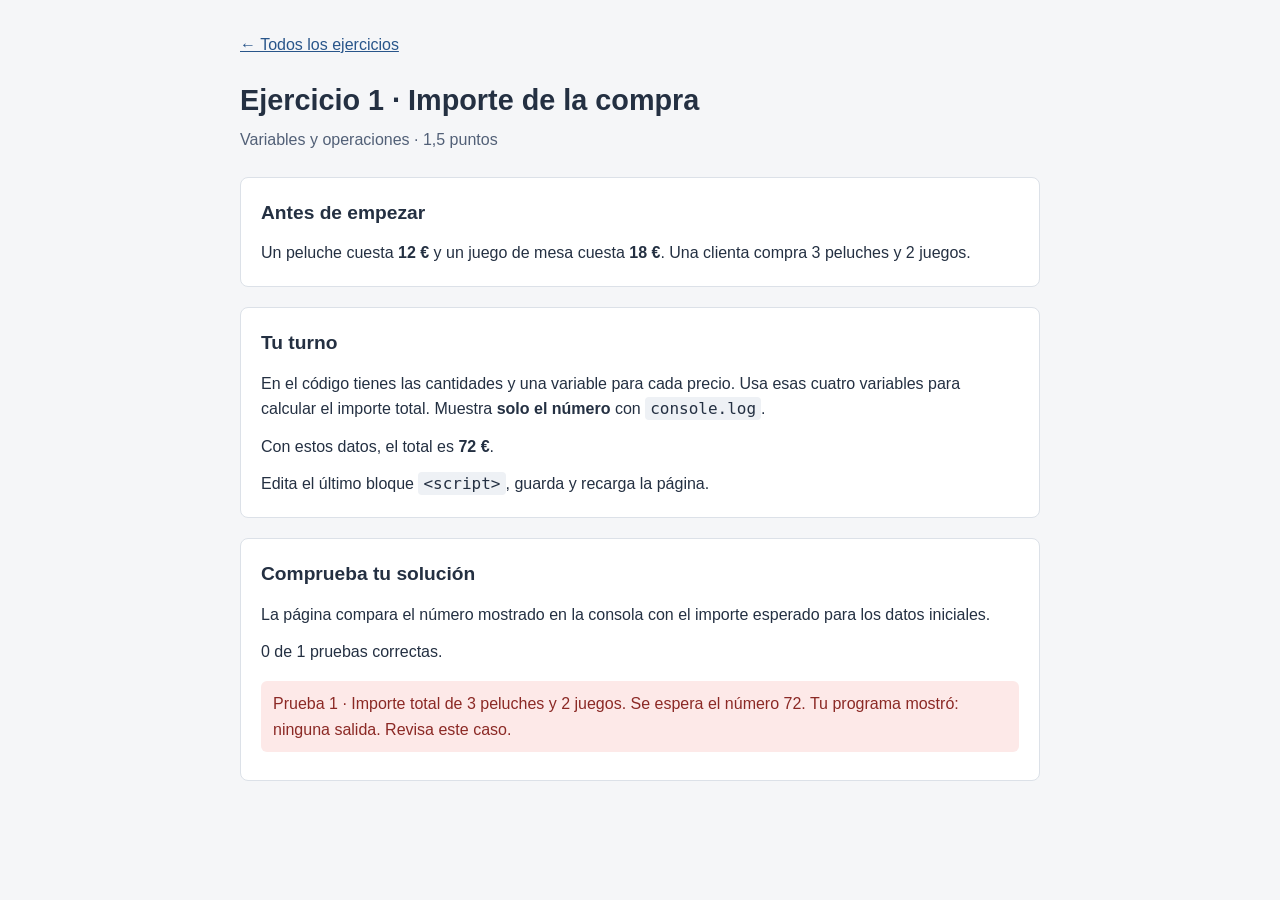
==== index1.html @ 3baa3947 "first commit" ====
<!DOCTYPE html>
<html lang="es">
<head>
  <meta charset="UTF-8">
  <meta name="viewport" content="width=device-width, initial-scale=1.0">
  <title>Ejercicio 1 · Importe de la compra</title>
  <link rel="stylesheet" href="style.css">
  <script src="captura.js"></script>
  <script src="pruebas.js" defer></script>
</head>
<body data-ejercicio="1">
  <main class="lesson">
    <header><p><a href="index.html">← Todos los ejercicios</a></p><h1>Ejercicio 1 · Importe de la compra</h1><p>Variables y operaciones · 1,5 puntos</p></header>
    <section><h2>Antes de empezar</h2><p>Un peluche cuesta <strong>12 €</strong> y un juego de mesa cuesta <strong>18 €</strong>. Una clienta compra 3 peluches y 2 juegos.</p></section>
    <section><h2>Tu turno</h2><p>En el código tienes las cantidades y una variable para cada precio. Usa esas cuatro variables para calcular el importe total. Muestra <strong>solo el número</strong> con <code>console.log</code>.</p><p>Con estos datos, el total es <strong>72 €</strong>.</p><p>Edita el último bloque <code>&lt;script&gt;</code>, guarda y recarga la página.</p></section>
    <section><h2>Comprueba tu solución</h2><p>La página compara el número mostrado en la consola con el importe esperado para los datos iniciales.</p><p id="resumen" aria-live="polite"></p><ul id="resultados" class="resultados" aria-live="polite"></ul></section>
  </main>
  <!-- CÓDIGO DEL ALUMNADO: escribe el programa debajo de los datos. -->
  <script>
    const peluches = 3;
    const juegos = 2;
    const precioPeluche = 12;
    const precioJuegoMesa = 18;

    // Calcula aquí el importe total utilizando las cuatro variables y muestralo por consola.
    
    
  </script>
</body>
</html>
---- style.css ----
.lesson * { box-sizing: border-box; }
body { margin: 0; background: #f5f6f8; color: #243042; font: 16px/1.6 Arial, sans-serif; }
.lesson { max-width: 800px; margin: 0 auto; padding: 32px 20px; }
.lesson h1 { margin: 0 0 8px; font-size: 1.8rem; line-height: 1.3; }
.lesson h2 { margin: 0 0 12px; font-size: 1.2rem; }
.lesson header p { margin: 0 0 24px; color: #526077; }
.lesson section { margin-bottom: 20px; padding: 20px; border: 1px solid #dce1e8; border-radius: 8px; background: #fff; }
.lesson p { margin: 0 0 12px; }
.lesson section > :last-child { margin-bottom: 0; }
.lesson code, .lesson pre { font-family: Consolas, monospace; }
.lesson code { padding: 2px 5px; border-radius: 4px; background: #eef1f5; }
.lesson pre { overflow-x: auto; padding: 16px; border-radius: 6px; background: #eef1f5; line-height: 1.5; }
.lesson pre code { padding: 0; background: transparent; }
.lesson ol { padding-left: 24px; }
.lesson li { margin-bottom: 8px; }
.lesson a { color: #28558a; }
.resultados { list-style: none; padding: 0; }
.resultados li { padding: 10px 12px; border-radius: 6px; }
.resultados .bien { background: #e4f4e9; color: #18572e; }
.resultados .mal { background: #fde9e8; color: #8b2925; }
.nota { color: #526077; }
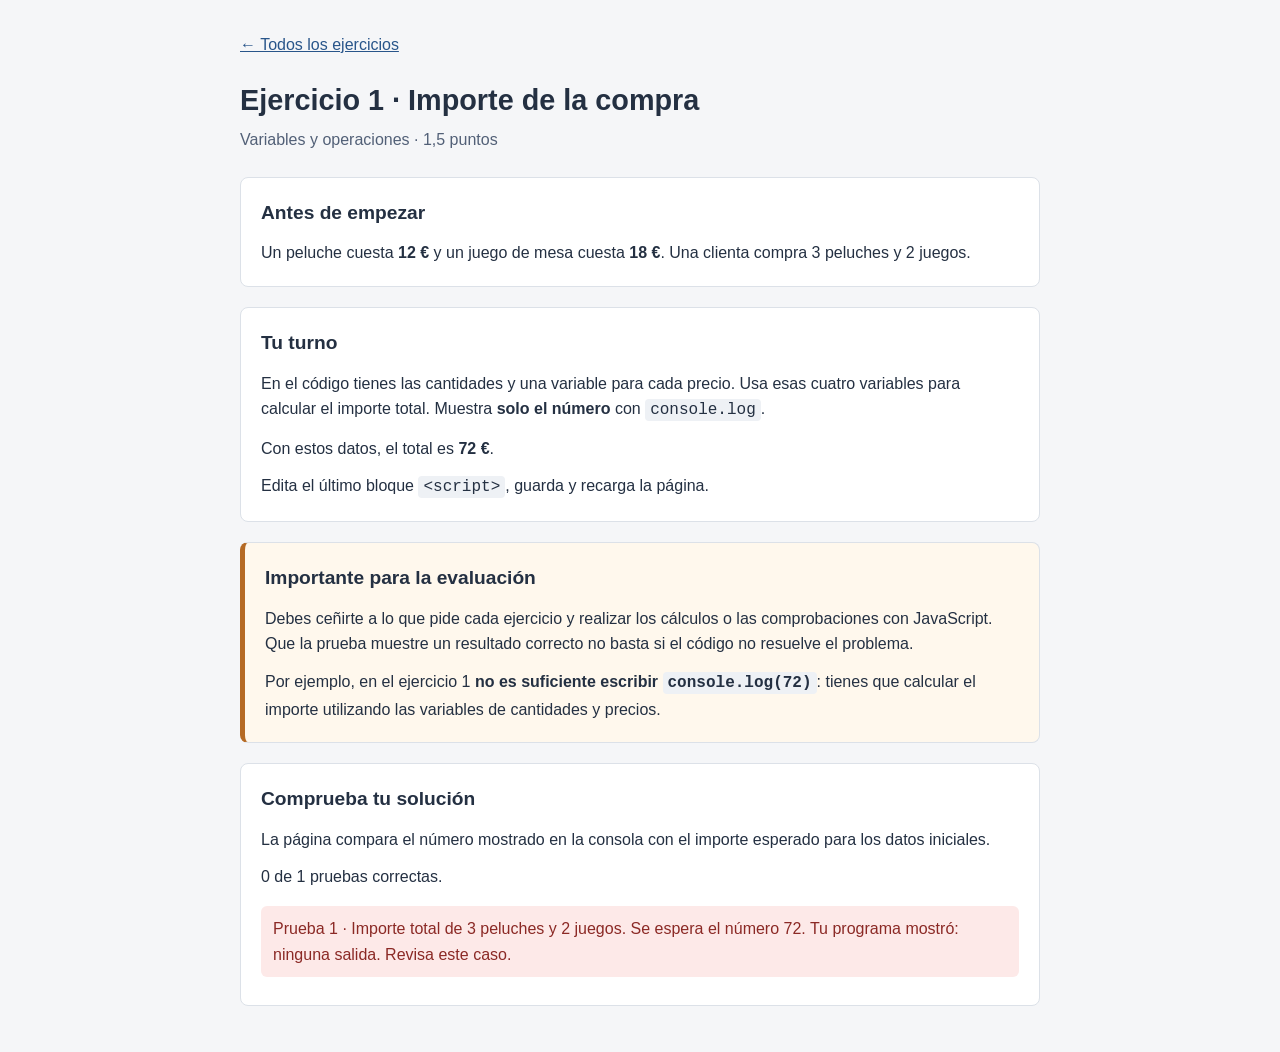
==== commit b3686624: "Add evaluation guidelines to index1.html and remove aviso section from index.html" ====
--- a/index1.html
+++ b/index1.html
@@ -13,6 +13,7 @@
     <header><p><a href="index.html">← Todos los ejercicios</a></p><h1>Ejercicio 1 · Importe de la compra</h1><p>Variables y operaciones · 1,5 puntos</p></header>
     <section><h2>Antes de empezar</h2><p>Un peluche cuesta <strong>12 €</strong> y un juego de mesa cuesta <strong>18 €</strong>. Una clienta compra 3 peluches y 2 juegos.</p></section>
     <section><h2>Tu turno</h2><p>En el código tienes las cantidades y una variable para cada precio. Usa esas cuatro variables para calcular el importe total. Muestra <strong>solo el número</strong> con <code>console.log</code>.</p><p>Con estos datos, el total es <strong>72 €</strong>.</p><p>Edita el último bloque <code>&lt;script&gt;</code>, guarda y recarga la página.</p></section>
+    <section class="aviso"><h2>Importante para la evaluación</h2><p>Debes ceñirte a lo que pide cada ejercicio y realizar los cálculos o las comprobaciones con JavaScript. Que la prueba muestre un resultado correcto no basta si el código no resuelve el problema.</p><p>Por ejemplo, en el ejercicio 1 <strong>no es suficiente escribir <code>console.log(72)</code></strong>: tienes que calcular el importe utilizando las variables de cantidades y precios.</p></section>
     <section><h2>Comprueba tu solución</h2><p>La página compara el número mostrado en la consola con el importe esperado para los datos iniciales.</p><p id="resumen" aria-live="polite"></p><ul id="resultados" class="resultados" aria-live="polite"></ul></section>
   </main>
   <!-- CÓDIGO DEL ALUMNADO: escribe el programa debajo de los datos. -->
--- a/style.css
+++ b/style.css
@@ -4,7 +4,9 @@
 .lesson h1 { margin: 0 0 8px; font-size: 1.8rem; line-height: 1.3; }
 .lesson h2 { margin: 0 0 12px; font-size: 1.2rem; }
 .lesson header p { margin: 0 0 24px; color: #526077; }
+.don-regalo { display: block; width: 200px; height: 200px; object-fit: cover; margin: 0 0 24px; border-radius: 12px; }
 .lesson section { margin-bottom: 20px; padding: 20px; border: 1px solid #dce1e8; border-radius: 8px; background: #fff; }
+.lesson .aviso { border-left: 5px solid #b56a24; background: #fff8ed; }
 .lesson p { margin: 0 0 12px; }
 .lesson section > :last-child { margin-bottom: 0; }
 .lesson code, .lesson pre { font-family: Consolas, monospace; }
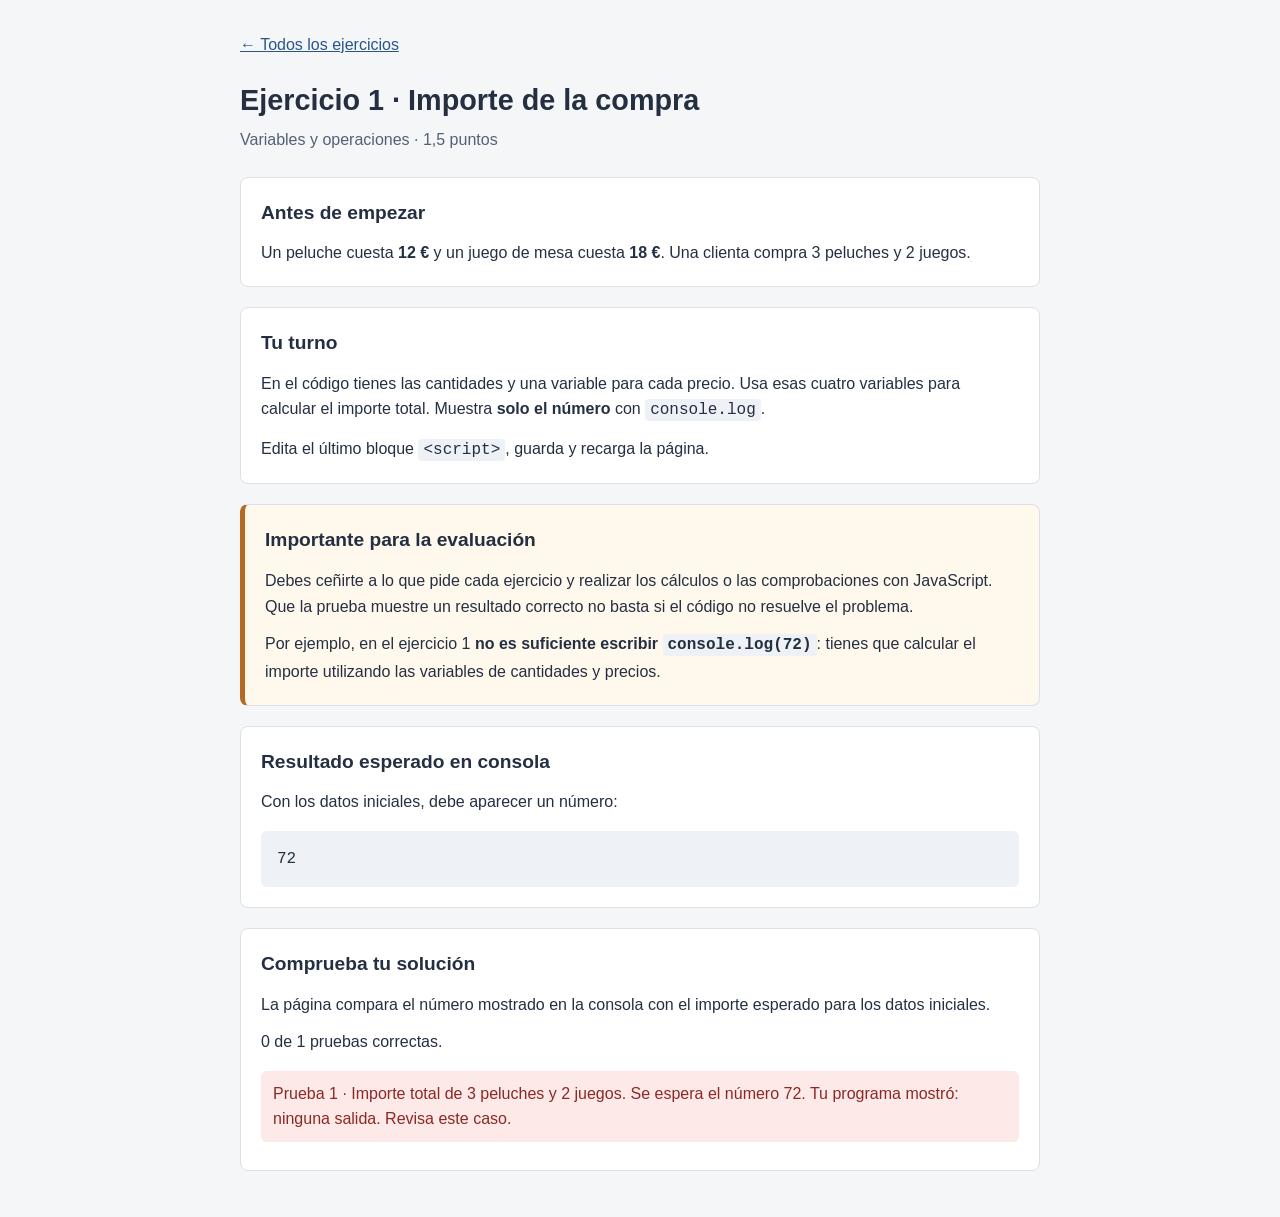
==== commit f054bf47: "Update exercise instructions and add expected results for clarity in index1.html, index2.html, and i" ====
--- a/index1.html
+++ b/index1.html
@@ -12,8 +12,9 @@
   <main class="lesson">
     <header><p><a href="index.html">← Todos los ejercicios</a></p><h1>Ejercicio 1 · Importe de la compra</h1><p>Variables y operaciones · 1,5 puntos</p></header>
     <section><h2>Antes de empezar</h2><p>Un peluche cuesta <strong>12 €</strong> y un juego de mesa cuesta <strong>18 €</strong>. Una clienta compra 3 peluches y 2 juegos.</p></section>
-    <section><h2>Tu turno</h2><p>En el código tienes las cantidades y una variable para cada precio. Usa esas cuatro variables para calcular el importe total. Muestra <strong>solo el número</strong> con <code>console.log</code>.</p><p>Con estos datos, el total es <strong>72 €</strong>.</p><p>Edita el último bloque <code>&lt;script&gt;</code>, guarda y recarga la página.</p></section>
+    <section><h2>Tu turno</h2><p>En el código tienes las cantidades y una variable para cada precio. Usa esas cuatro variables para calcular el importe total. Muestra <strong>solo el número</strong> con <code>console.log</code>.</p><p>Edita el último bloque <code>&lt;script&gt;</code>, guarda y recarga la página.</p></section>
     <section class="aviso"><h2>Importante para la evaluación</h2><p>Debes ceñirte a lo que pide cada ejercicio y realizar los cálculos o las comprobaciones con JavaScript. Que la prueba muestre un resultado correcto no basta si el código no resuelve el problema.</p><p>Por ejemplo, en el ejercicio 1 <strong>no es suficiente escribir <code>console.log(72)</code></strong>: tienes que calcular el importe utilizando las variables de cantidades y precios.</p></section>
+    <section><h2>Resultado esperado en consola</h2><p>Con los datos iniciales, debe aparecer un número:</p><pre>72</pre></section>
     <section><h2>Comprueba tu solución</h2><p>La página compara el número mostrado en la consola con el importe esperado para los datos iniciales.</p><p id="resumen" aria-live="polite"></p><ul id="resultados" class="resultados" aria-live="polite"></ul></section>
   </main>
   <!-- CÓDIGO DEL ALUMNADO: escribe el programa debajo de los datos. -->
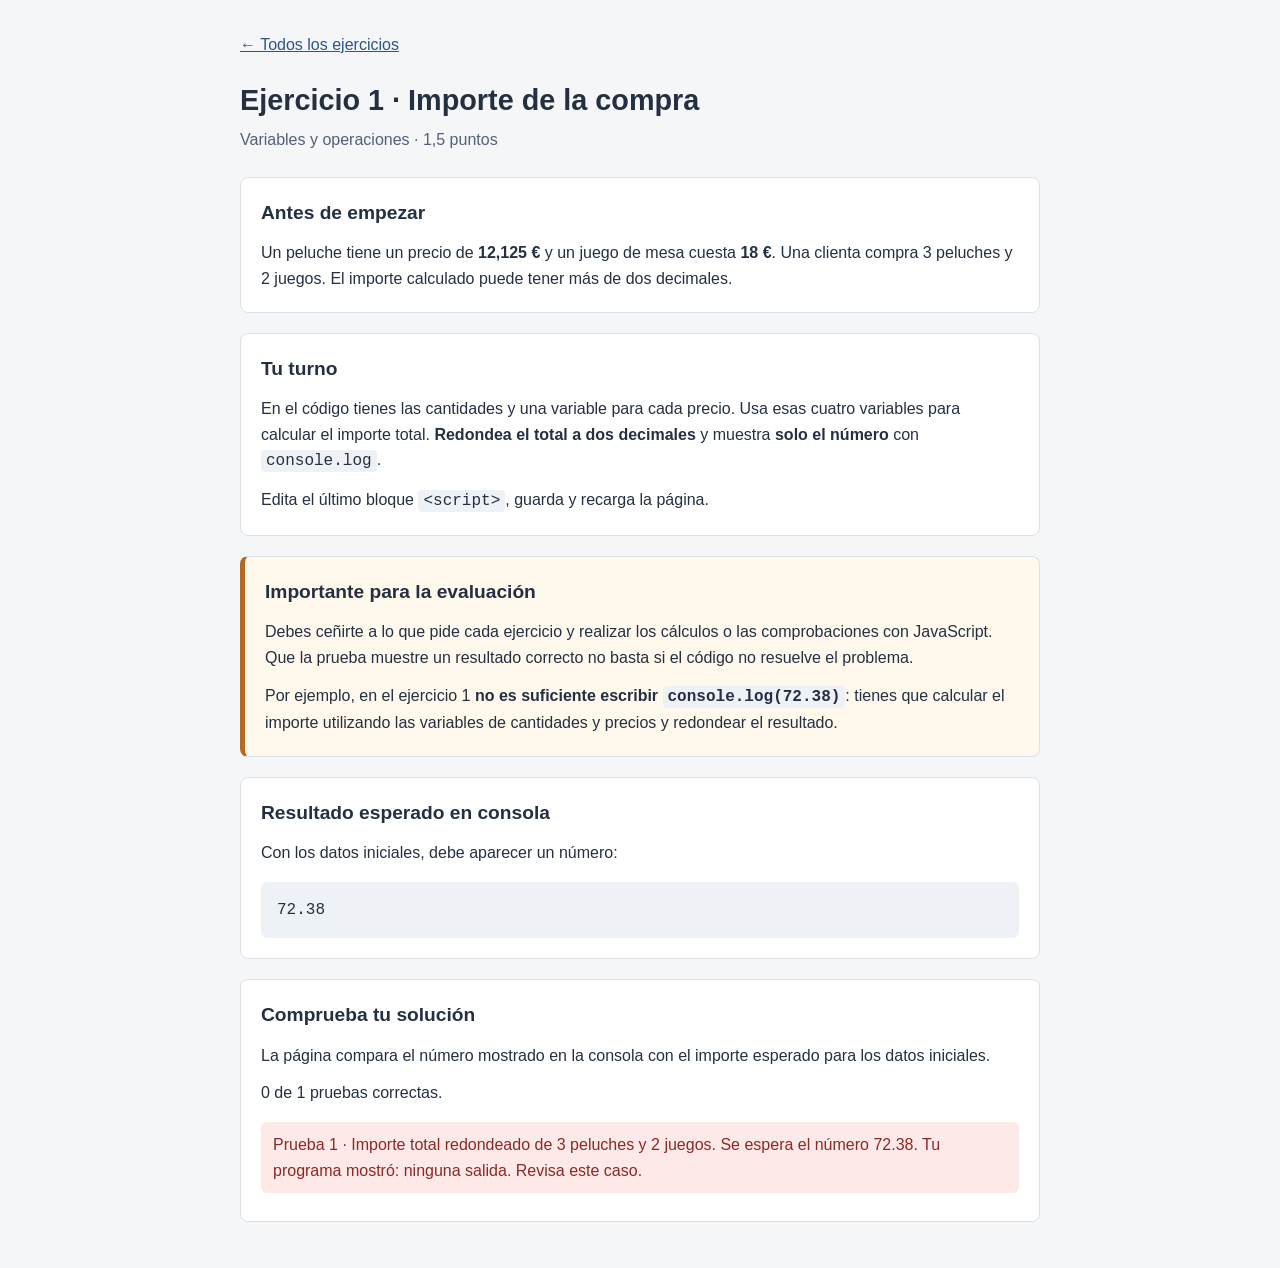
==== commit 2782c7c9: "Update evaluation rubric and exercise descriptions for clarity; adjust expected results in test case" ====
--- a/index1.html
+++ b/index1.html
@@ -11,20 +11,20 @@
 <body data-ejercicio="1">
   <main class="lesson">
     <header><p><a href="index.html">← Todos los ejercicios</a></p><h1>Ejercicio 1 · Importe de la compra</h1><p>Variables y operaciones · 1,5 puntos</p></header>
-    <section><h2>Antes de empezar</h2><p>Un peluche cuesta <strong>12 €</strong> y un juego de mesa cuesta <strong>18 €</strong>. Una clienta compra 3 peluches y 2 juegos.</p></section>
-    <section><h2>Tu turno</h2><p>En el código tienes las cantidades y una variable para cada precio. Usa esas cuatro variables para calcular el importe total. Muestra <strong>solo el número</strong> con <code>console.log</code>.</p><p>Edita el último bloque <code>&lt;script&gt;</code>, guarda y recarga la página.</p></section>
-    <section class="aviso"><h2>Importante para la evaluación</h2><p>Debes ceñirte a lo que pide cada ejercicio y realizar los cálculos o las comprobaciones con JavaScript. Que la prueba muestre un resultado correcto no basta si el código no resuelve el problema.</p><p>Por ejemplo, en el ejercicio 1 <strong>no es suficiente escribir <code>console.log(72)</code></strong>: tienes que calcular el importe utilizando las variables de cantidades y precios.</p></section>
-    <section><h2>Resultado esperado en consola</h2><p>Con los datos iniciales, debe aparecer un número:</p><pre>72</pre></section>
+    <section><h2>Antes de empezar</h2><p>Un peluche tiene un precio de <strong>12,125 €</strong> y un juego de mesa cuesta <strong>18 €</strong>. Una clienta compra 3 peluches y 2 juegos. El importe calculado puede tener más de dos decimales.</p></section>
+    <section><h2>Tu turno</h2><p>En el código tienes las cantidades y una variable para cada precio. Usa esas cuatro variables para calcular el importe total. <strong>Redondea el total a dos decimales</strong> y muestra <strong>solo el número</strong> con <code>console.log</code>.</p><p>Edita el último bloque <code>&lt;script&gt;</code>, guarda y recarga la página.</p></section>
+    <section class="aviso"><h2>Importante para la evaluación</h2><p>Debes ceñirte a lo que pide cada ejercicio y realizar los cálculos o las comprobaciones con JavaScript. Que la prueba muestre un resultado correcto no basta si el código no resuelve el problema.</p><p>Por ejemplo, en el ejercicio 1 <strong>no es suficiente escribir <code>console.log(72.38)</code></strong>: tienes que calcular el importe utilizando las variables de cantidades y precios y redondear el resultado.</p></section>
+    <section><h2>Resultado esperado en consola</h2><p>Con los datos iniciales, debe aparecer un número:</p><pre>72.38</pre></section>
     <section><h2>Comprueba tu solución</h2><p>La página compara el número mostrado en la consola con el importe esperado para los datos iniciales.</p><p id="resumen" aria-live="polite"></p><ul id="resultados" class="resultados" aria-live="polite"></ul></section>
   </main>
   <!-- CÓDIGO DEL ALUMNADO: escribe el programa debajo de los datos. -->
   <script>
     const peluches = 3;
     const juegos = 2;
-    const precioPeluche = 12;
+    const precioPeluche = 12.125;
     const precioJuegoMesa = 18;
 
-    // Calcula aquí el importe total utilizando las cuatro variables y muestralo por consola.
+    // Calcula aquí el importe total, redondéalo a dos decimales y muéstralo por consola.
     
     
   </script>
--- a/style.css
+++ b/style.css
@@ -18,6 +18,7 @@
 .lesson a { color: #28558a; }
 .resultados { list-style: none; padding: 0; }
 .resultados li { padding: 10px 12px; border-radius: 6px; }
+.resultados .lineas { white-space: pre-line; }
 .resultados .bien { background: #e4f4e9; color: #18572e; }
 .resultados .mal { background: #fde9e8; color: #8b2925; }
 .nota { color: #526077; }
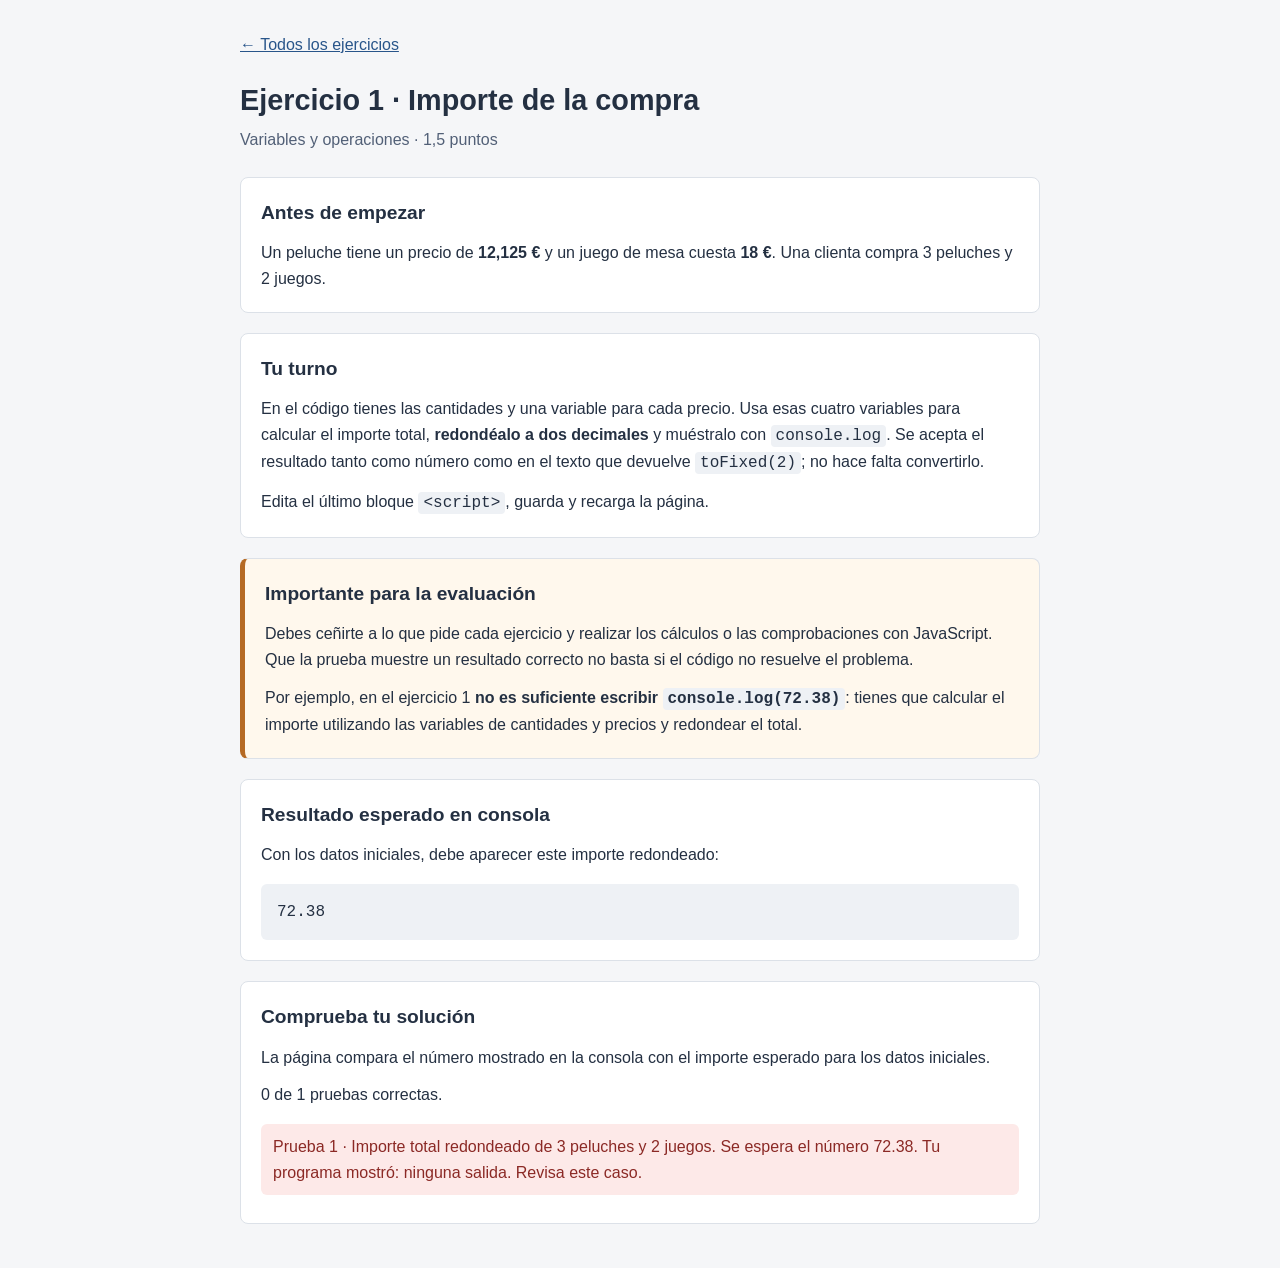
==== commit 54942f9e: "Permitir redondeo sin conversión en ejercicios 1 y 3" ====
--- a/index1.html
+++ b/index1.html
@@ -11,10 +11,10 @@
 <body data-ejercicio="1">
   <main class="lesson">
     <header><p><a href="index.html">← Todos los ejercicios</a></p><h1>Ejercicio 1 · Importe de la compra</h1><p>Variables y operaciones · 1,5 puntos</p></header>
-    <section><h2>Antes de empezar</h2><p>Un peluche tiene un precio de <strong>12,125 €</strong> y un juego de mesa cuesta <strong>18 €</strong>. Una clienta compra 3 peluches y 2 juegos. El importe calculado puede tener más de dos decimales.</p></section>
-    <section><h2>Tu turno</h2><p>En el código tienes las cantidades y una variable para cada precio. Usa esas cuatro variables para calcular el importe total. <strong>Redondea el total a dos decimales</strong> y muestra <strong>solo el número</strong> con <code>console.log</code>.</p><p>Edita el último bloque <code>&lt;script&gt;</code>, guarda y recarga la página.</p></section>
-    <section class="aviso"><h2>Importante para la evaluación</h2><p>Debes ceñirte a lo que pide cada ejercicio y realizar los cálculos o las comprobaciones con JavaScript. Que la prueba muestre un resultado correcto no basta si el código no resuelve el problema.</p><p>Por ejemplo, en el ejercicio 1 <strong>no es suficiente escribir <code>console.log(72.38)</code></strong>: tienes que calcular el importe utilizando las variables de cantidades y precios y redondear el resultado.</p></section>
-    <section><h2>Resultado esperado en consola</h2><p>Con los datos iniciales, debe aparecer un número:</p><pre>72.38</pre></section>
+    <section><h2>Antes de empezar</h2><p>Un peluche tiene un precio de <strong>12,125 €</strong> y un juego de mesa cuesta <strong>18 €</strong>. Una clienta compra 3 peluches y 2 juegos.</p></section>
+    <section><h2>Tu turno</h2><p>En el código tienes las cantidades y una variable para cada precio. Usa esas cuatro variables para calcular el importe total, <strong>redondéalo a dos decimales</strong> y muéstralo con <code>console.log</code>. Se acepta el resultado tanto como número como en el texto que devuelve <code>toFixed(2)</code>; no hace falta convertirlo.</p><p>Edita el último bloque <code>&lt;script&gt;</code>, guarda y recarga la página.</p></section>
+    <section class="aviso"><h2>Importante para la evaluación</h2><p>Debes ceñirte a lo que pide cada ejercicio y realizar los cálculos o las comprobaciones con JavaScript. Que la prueba muestre un resultado correcto no basta si el código no resuelve el problema.</p><p>Por ejemplo, en el ejercicio 1 <strong>no es suficiente escribir <code>console.log(72.38)</code></strong>: tienes que calcular el importe utilizando las variables de cantidades y precios y redondear el total.</p></section>
+    <section><h2>Resultado esperado en consola</h2><p>Con los datos iniciales, debe aparecer este importe redondeado:</p><pre>72.38</pre></section>
     <section><h2>Comprueba tu solución</h2><p>La página compara el número mostrado en la consola con el importe esperado para los datos iniciales.</p><p id="resumen" aria-live="polite"></p><ul id="resultados" class="resultados" aria-live="polite"></ul></section>
   </main>
   <!-- CÓDIGO DEL ALUMNADO: escribe el programa debajo de los datos. -->
@@ -24,7 +24,7 @@
     const precioPeluche = 12.125;
     const precioJuegoMesa = 18;
 
-    // Calcula aquí el importe total, redondéalo a dos decimales y muéstralo por consola.
+    // Calcula aquí el importe total, redondéalo y muéstralo por consola.
     
     
   </script>
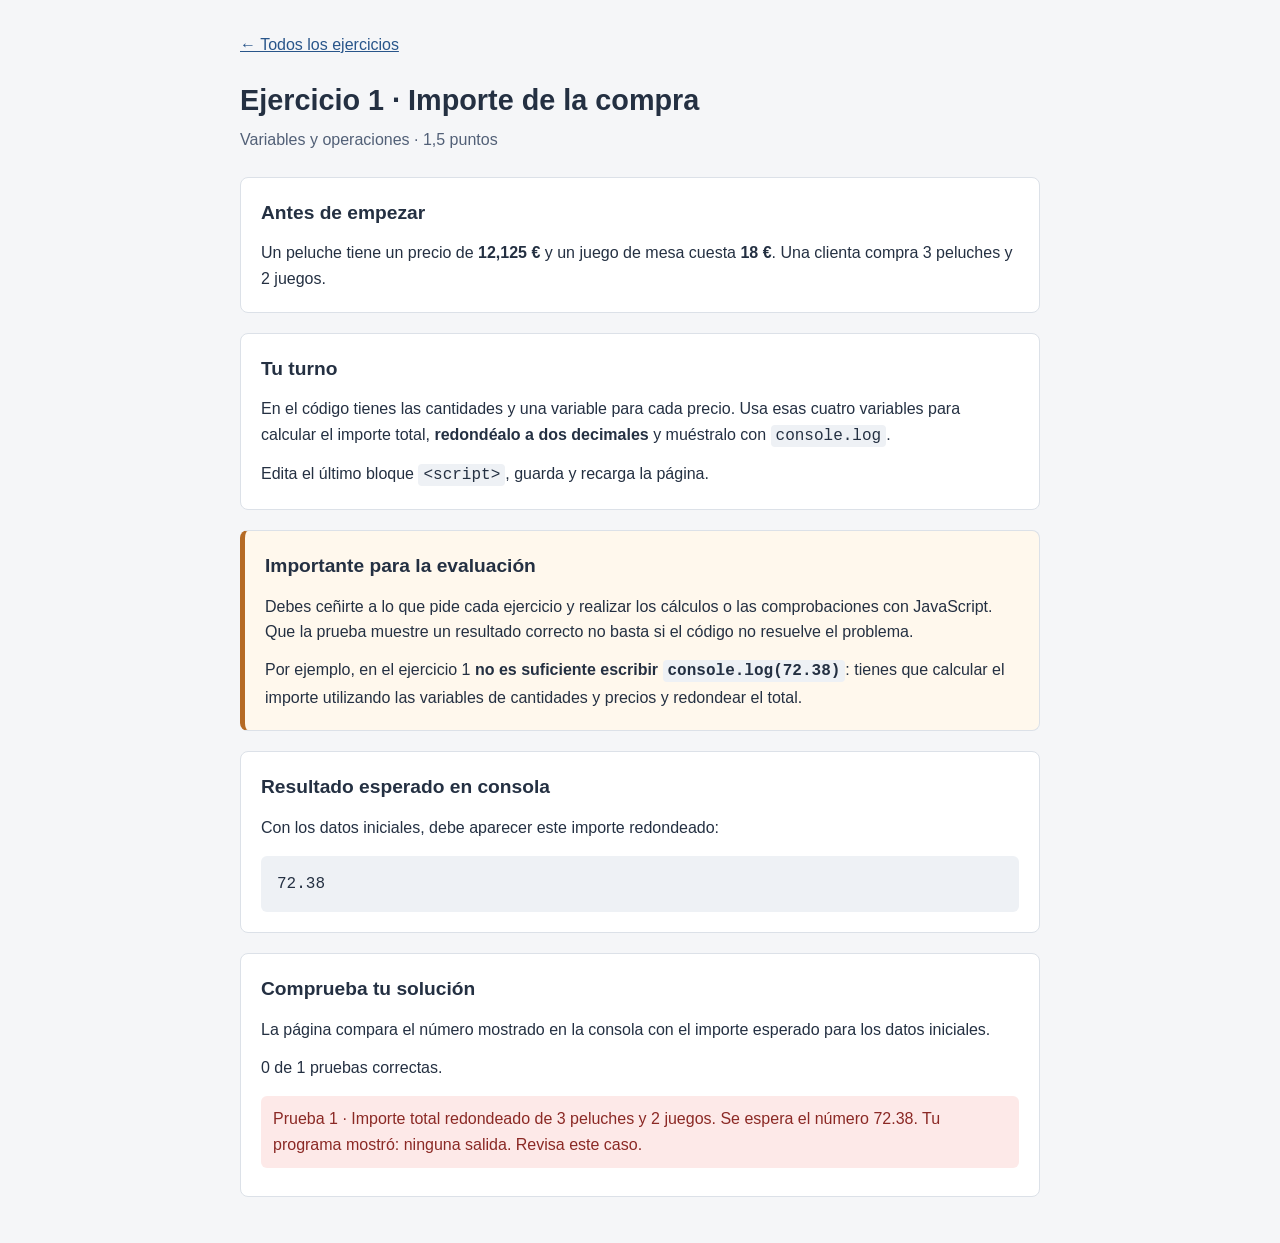
==== commit 46ea12b4: "Simplificar instrucciones de redondeo" ====
--- a/index1.html
+++ b/index1.html
@@ -12,7 +12,7 @@
   <main class="lesson">
     <header><p><a href="index.html">← Todos los ejercicios</a></p><h1>Ejercicio 1 · Importe de la compra</h1><p>Variables y operaciones · 1,5 puntos</p></header>
     <section><h2>Antes de empezar</h2><p>Un peluche tiene un precio de <strong>12,125 €</strong> y un juego de mesa cuesta <strong>18 €</strong>. Una clienta compra 3 peluches y 2 juegos.</p></section>
-    <section><h2>Tu turno</h2><p>En el código tienes las cantidades y una variable para cada precio. Usa esas cuatro variables para calcular el importe total, <strong>redondéalo a dos decimales</strong> y muéstralo con <code>console.log</code>. Se acepta el resultado tanto como número como en el texto que devuelve <code>toFixed(2)</code>; no hace falta convertirlo.</p><p>Edita el último bloque <code>&lt;script&gt;</code>, guarda y recarga la página.</p></section>
+    <section><h2>Tu turno</h2><p>En el código tienes las cantidades y una variable para cada precio. Usa esas cuatro variables para calcular el importe total, <strong>redondéalo a dos decimales</strong> y muéstralo con <code>console.log</code>.</p><p>Edita el último bloque <code>&lt;script&gt;</code>, guarda y recarga la página.</p></section>
     <section class="aviso"><h2>Importante para la evaluación</h2><p>Debes ceñirte a lo que pide cada ejercicio y realizar los cálculos o las comprobaciones con JavaScript. Que la prueba muestre un resultado correcto no basta si el código no resuelve el problema.</p><p>Por ejemplo, en el ejercicio 1 <strong>no es suficiente escribir <code>console.log(72.38)</code></strong>: tienes que calcular el importe utilizando las variables de cantidades y precios y redondear el total.</p></section>
     <section><h2>Resultado esperado en consola</h2><p>Con los datos iniciales, debe aparecer este importe redondeado:</p><pre>72.38</pre></section>
     <section><h2>Comprueba tu solución</h2><p>La página compara el número mostrado en la consola con el importe esperado para los datos iniciales.</p><p id="resumen" aria-live="polite"></p><ul id="resultados" class="resultados" aria-live="polite"></ul></section>
